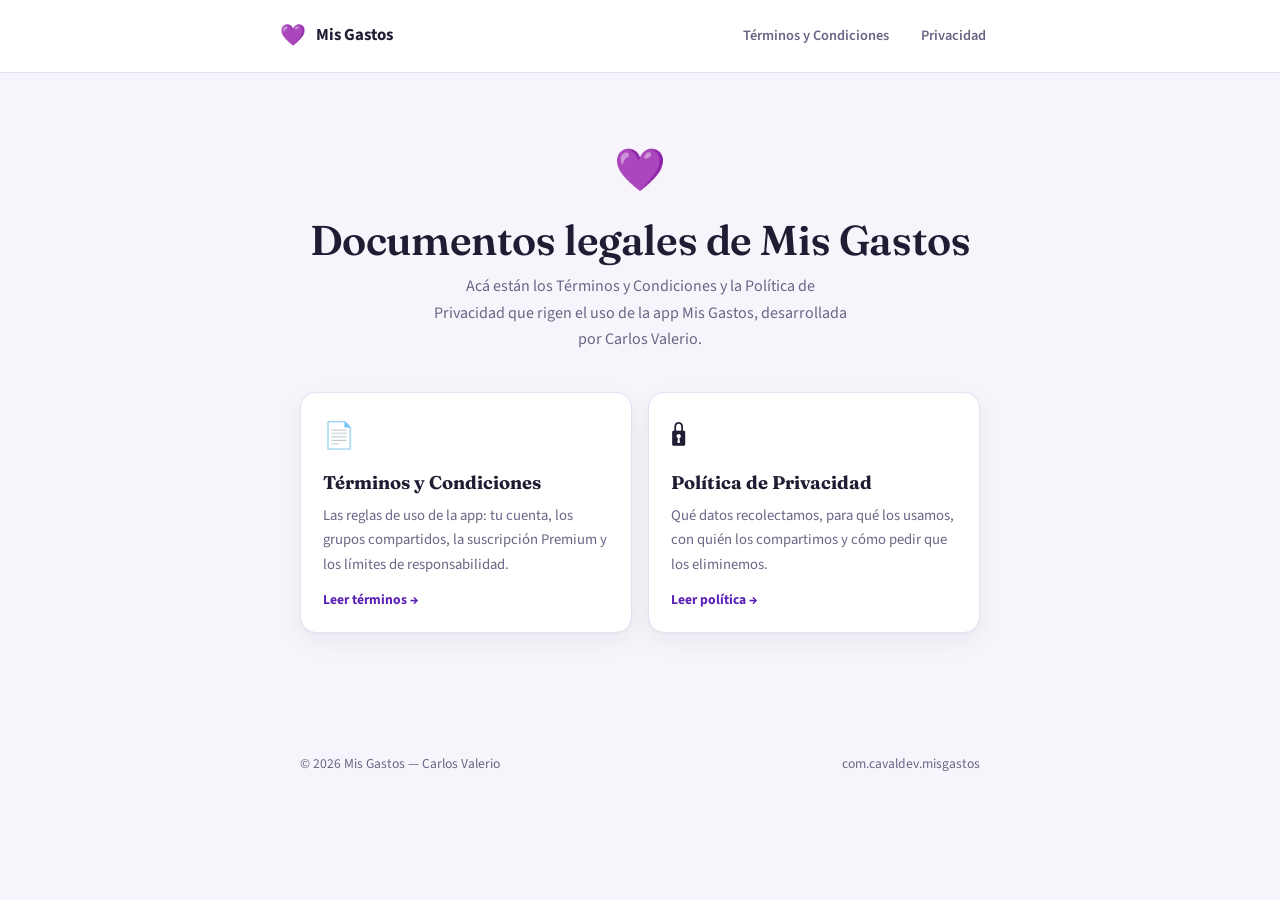
==== index.html @ bc1e0a3f "Add Términos y Condiciones and Política de Privacidad pages" ====
<!doctype html>
<html lang="es">
<head>
<meta charset="utf-8">
<meta name="viewport" content="width=device-width, initial-scale=1">
<title>Legales de Mis Gastos</title>
<meta name="description" content="Términos y Condiciones y Política de Privacidad de la app Mis Gastos.">
<link rel="icon" href="data:image/svg+xml,<svg xmlns=%22http://www.w3.org/2000/svg%22 viewBox=%220 0 100 100%22><text y=%22.9em%22 font-size=%2290%22>💜</text></svg>">
<link rel="preconnect" href="https://fonts.googleapis.com">
<link rel="preconnect" href="https://fonts.gstatic.com" crossorigin>
<link href="https://fonts.googleapis.com/css2?family=Fraunces:ital,wght@0,500;0,600;1,500&family=Source+Sans+3:wght@400;600;700&display=swap" rel="stylesheet">
<link rel="stylesheet" href="styles.css">
</head>
<body>

<div class="topbar">
  <a class="brand" href="index.html"><span class="brand-mark">💜</span> Mis Gastos</a>
  <nav class="topnav" aria-label="Documentos legales">
    <a href="terminos.html">Términos y Condiciones</a>
    <a href="privacidad.html">Privacidad</a>
  </nav>
</div>

<div class="hero">
  <span class="brand-mark">💜</span>
  <h1>Documentos legales de Mis Gastos</h1>
  <p style="max-width:52ch;margin:0 auto;color:var(--text-muted)">Acá están los Términos y Condiciones y la Política de Privacidad que rigen el uso de la app Mis Gastos, desarrollada por Carlos Valerio.</p>
</div>

<main style="padding-top:0">
  <div class="card-links">
    <a class="doc-card" href="terminos.html">
      <span class="doc-icon">📄</span>
      <h3>Términos y Condiciones</h3>
      <p>Las reglas de uso de la app: tu cuenta, los grupos compartidos, la suscripción Premium y los límites de responsabilidad.</p>
      <span class="go">Leer términos →</span>
    </a>
    <a class="doc-card" href="privacidad.html">
      <span class="doc-icon">🔒</span>
      <h3>Política de Privacidad</h3>
      <p>Qué datos recolectamos, para qué los usamos, con quién los compartimos y cómo pedir que los eliminemos.</p>
      <span class="go">Leer política →</span>
    </a>
  </div>
</main>

<footer>
  <span>© 2026 Mis Gastos — Carlos Valerio</span>
  <span>com.cavaldev.misgastos</span>
</footer>

</body>
</html>
---- styles.css ----
:root {
  --bg: #f7f5fb;
  --surface: #ffffff;
  --border: #e6e1f2;
  --text: #211c33;
  --text-muted: #6b6485;
  --accent: #7c3aed;
  --accent-strong: #5b21b6;
  --accent-soft: #efe9fc;
  --code-bg: #f1edfa;
  --shadow: 0 1px 2px rgba(33, 28, 51, 0.04), 0 8px 24px rgba(33, 28, 51, 0.06);
}

@media (prefers-color-scheme: dark) {
  :root {
    --bg: #0f0d1a;
    --surface: #16132a;
    --border: #2a2447;
    --text: #f5f3ff;
    --text-muted: #9d94c0;
    --accent: #a78bfa;
    --accent-strong: #c4b5fd;
    --accent-soft: rgba(167, 139, 250, 0.14);
    --code-bg: #1d1934;
    --shadow: 0 1px 2px rgba(0, 0, 0, 0.2), 0 8px 28px rgba(0, 0, 0, 0.35);
  }
}

* {
  box-sizing: border-box;
}

html {
  color-scheme: light dark;
}

body {
  margin: 0;
  background: var(--bg);
  color: var(--text);
  font-family: "Source Sans 3", -apple-system, BlinkMacSystemFont, "Segoe UI", sans-serif;
  font-size: 16px;
  line-height: 1.65;
  -webkit-font-smoothing: antialiased;
}

.topbar {
  display: flex;
  align-items: center;
  justify-content: space-between;
  gap: 12px;
  padding: 16px max(20px, calc((100% - 720px) / 2));
  border-bottom: 1px solid var(--border);
  background: var(--surface);
}

.brand {
  display: flex;
  align-items: center;
  gap: 10px;
  font-weight: 700;
  font-size: 1.05rem;
  text-decoration: none;
  color: var(--text);
}

.brand-mark {
  font-size: 1.3rem;
}

.topnav {
  display: flex;
  gap: 4px;
}

.topnav a {
  padding: 8px 14px;
  border-radius: 999px;
  font-size: 0.9rem;
  font-weight: 600;
  text-decoration: none;
  color: var(--text-muted);
}

.topnav a[aria-current="page"],
.topnav a:hover {
  background: var(--accent-soft);
  color: var(--accent-strong);
}

main {
  max-width: 720px;
  margin: 0 auto;
  padding: 48px 20px 96px;
}

.eyebrow {
  display: inline-block;
  font-family: "Fraunces", Georgia, serif;
  font-style: italic;
  color: var(--accent);
  font-size: 1rem;
  margin: 0 0 6px;
}

h1 {
  font-family: "Fraunces", Georgia, serif;
  font-weight: 600;
  font-size: clamp(2rem, 5vw, 2.6rem);
  line-height: 1.15;
  letter-spacing: -0.01em;
  margin: 0 0 8px;
  text-wrap: balance;
}

.meta {
  color: var(--text-muted);
  font-size: 0.92rem;
  margin: 0 0 40px;
  padding-bottom: 24px;
  border-bottom: 1px solid var(--border);
}

.meta strong {
  color: var(--text);
}

h2 {
  font-family: "Fraunces", Georgia, serif;
  font-weight: 600;
  font-size: 1.4rem;
  margin: 40px 0 12px;
  letter-spacing: -0.005em;
}

h2 .num {
  display: inline-block;
  min-width: 1.6em;
  color: var(--accent);
  font-variant-numeric: tabular-nums;
}

p {
  margin: 0 0 16px;
  max-width: 65ch;
}

ul, ol {
  margin: 0 0 16px;
  padding-left: 1.3em;
}

li {
  margin-bottom: 8px;
  max-width: 62ch;
}

a {
  color: var(--accent-strong);
}

strong {
  color: var(--text);
}

.callout {
  background: var(--accent-soft);
  border: 1px solid var(--border);
  border-radius: 14px;
  padding: 16px 20px;
  margin: 24px 0;
  font-size: 0.95rem;
}

.callout p:last-child {
  margin-bottom: 0;
}

code {
  background: var(--code-bg);
  padding: 2px 6px;
  border-radius: 6px;
  font-size: 0.88em;
}

table {
  width: 100%;
  border-collapse: collapse;
  margin: 8px 0 24px;
  font-size: 0.92rem;
}

th, td {
  text-align: left;
  padding: 10px 12px;
  border-bottom: 1px solid var(--border);
  vertical-align: top;
}

th {
  color: var(--text-muted);
  font-weight: 600;
  font-size: 0.82rem;
  text-transform: uppercase;
  letter-spacing: 0.03em;
}

.contact-card {
  display: flex;
  flex-wrap: wrap;
  gap: 24px;
  background: var(--surface);
  border: 1px solid var(--border);
  border-radius: 16px;
  padding: 20px 24px;
  margin: 24px 0;
  box-shadow: var(--shadow);
}

.contact-card div {
  min-width: 160px;
}

.contact-card .label {
  font-size: 0.78rem;
  text-transform: uppercase;
  letter-spacing: 0.04em;
  color: var(--text-muted);
  margin-bottom: 4px;
}

.contact-card .value {
  font-weight: 600;
}

footer {
  max-width: 720px;
  margin: 0 auto;
  padding: 24px 20px 60px;
  color: var(--text-muted);
  font-size: 0.85rem;
  display: flex;
  justify-content: space-between;
  gap: 12px;
  flex-wrap: wrap;
}

.hero {
  text-align: center;
  padding: 64px 20px 8px;
}

.hero .brand-mark {
  font-size: 2.6rem;
  display: block;
  margin-bottom: 12px;
}

.card-links {
  display: grid;
  grid-template-columns: repeat(auto-fit, minmax(240px, 1fr));
  gap: 16px;
  margin-top: 32px;
}

.doc-card {
  display: block;
  background: var(--surface);
  border: 1px solid var(--border);
  border-radius: 16px;
  padding: 22px 22px 20px;
  text-decoration: none;
  color: var(--text);
  box-shadow: var(--shadow);
  transition: transform 0.15s ease, border-color 0.15s ease;
}

.doc-card:hover {
  border-color: var(--accent);
  transform: translateY(-2px);
}

.doc-card .doc-icon {
  font-size: 1.6rem;
  margin-bottom: 10px;
  display: block;
}

.doc-card h3 {
  font-family: "Fraunces", Georgia, serif;
  margin: 0 0 6px;
  font-size: 1.15rem;
}

.doc-card p {
  margin: 0;
  color: var(--text-muted);
  font-size: 0.92rem;
}

.doc-card .go {
  display: inline-block;
  margin-top: 12px;
  font-size: 0.85rem;
  font-weight: 700;
  color: var(--accent-strong);
}
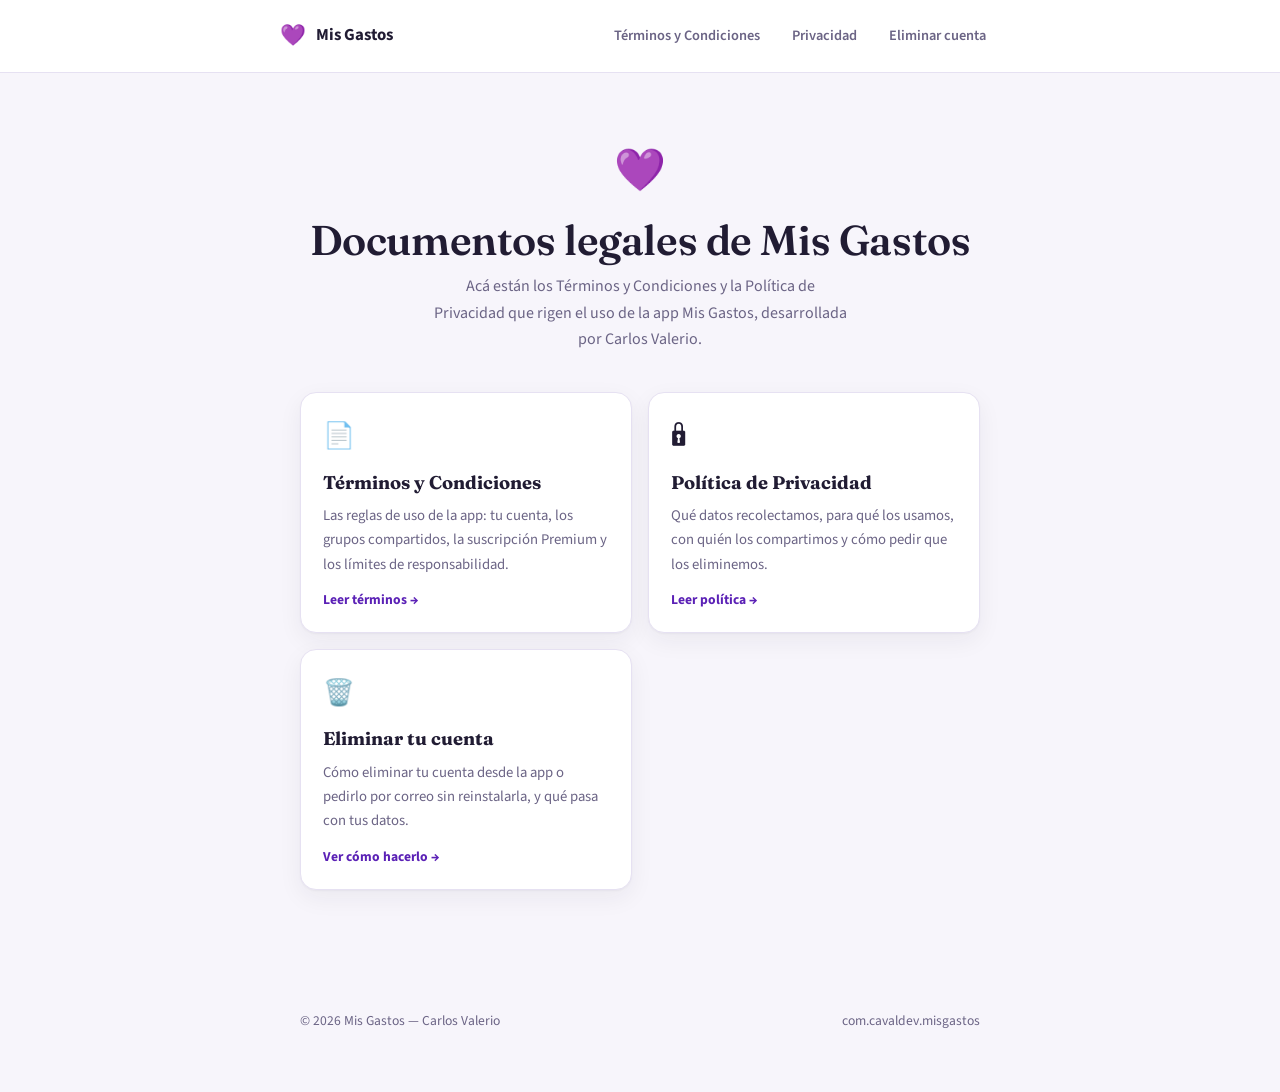
==== commit 28608cf5: "docs: página para eliminar la cuenta y política de privacidad actualizada Nueva página eliminar-cuen" ====
--- a/index.html
+++ b/index.html
@@ -4,7 +4,7 @@
 <meta charset="utf-8">
 <meta name="viewport" content="width=device-width, initial-scale=1">
 <title>Legales de Mis Gastos</title>
-<meta name="description" content="Términos y Condiciones y Política de Privacidad de la app Mis Gastos.">
+<meta name="description" content="Términos y Condiciones, Política de Privacidad y cómo eliminar tu cuenta de la app Mis Gastos.">
 <link rel="icon" href="data:image/svg+xml,<svg xmlns=%22http://www.w3.org/2000/svg%22 viewBox=%220 0 100 100%22><text y=%22.9em%22 font-size=%2290%22>💜</text></svg>">
 <link rel="preconnect" href="https://fonts.googleapis.com">
 <link rel="preconnect" href="https://fonts.gstatic.com" crossorigin>
@@ -18,6 +18,7 @@
   <nav class="topnav" aria-label="Documentos legales">
     <a href="terminos.html">Términos y Condiciones</a>
     <a href="privacidad.html">Privacidad</a>
+    <a href="eliminar-cuenta.html">Eliminar cuenta</a>
   </nav>
 </div>
 
@@ -41,6 +42,12 @@
       <p>Qué datos recolectamos, para qué los usamos, con quién los compartimos y cómo pedir que los eliminemos.</p>
       <span class="go">Leer política →</span>
     </a>
+    <a class="doc-card" href="eliminar-cuenta.html">
+      <span class="doc-icon">🗑️</span>
+      <h3>Eliminar tu cuenta</h3>
+      <p>Cómo eliminar tu cuenta desde la app o pedirlo por correo sin reinstalarla, y qué pasa con tus datos.</p>
+      <span class="go">Ver cómo hacerlo →</span>
+    </a>
   </div>
 </main>
 
